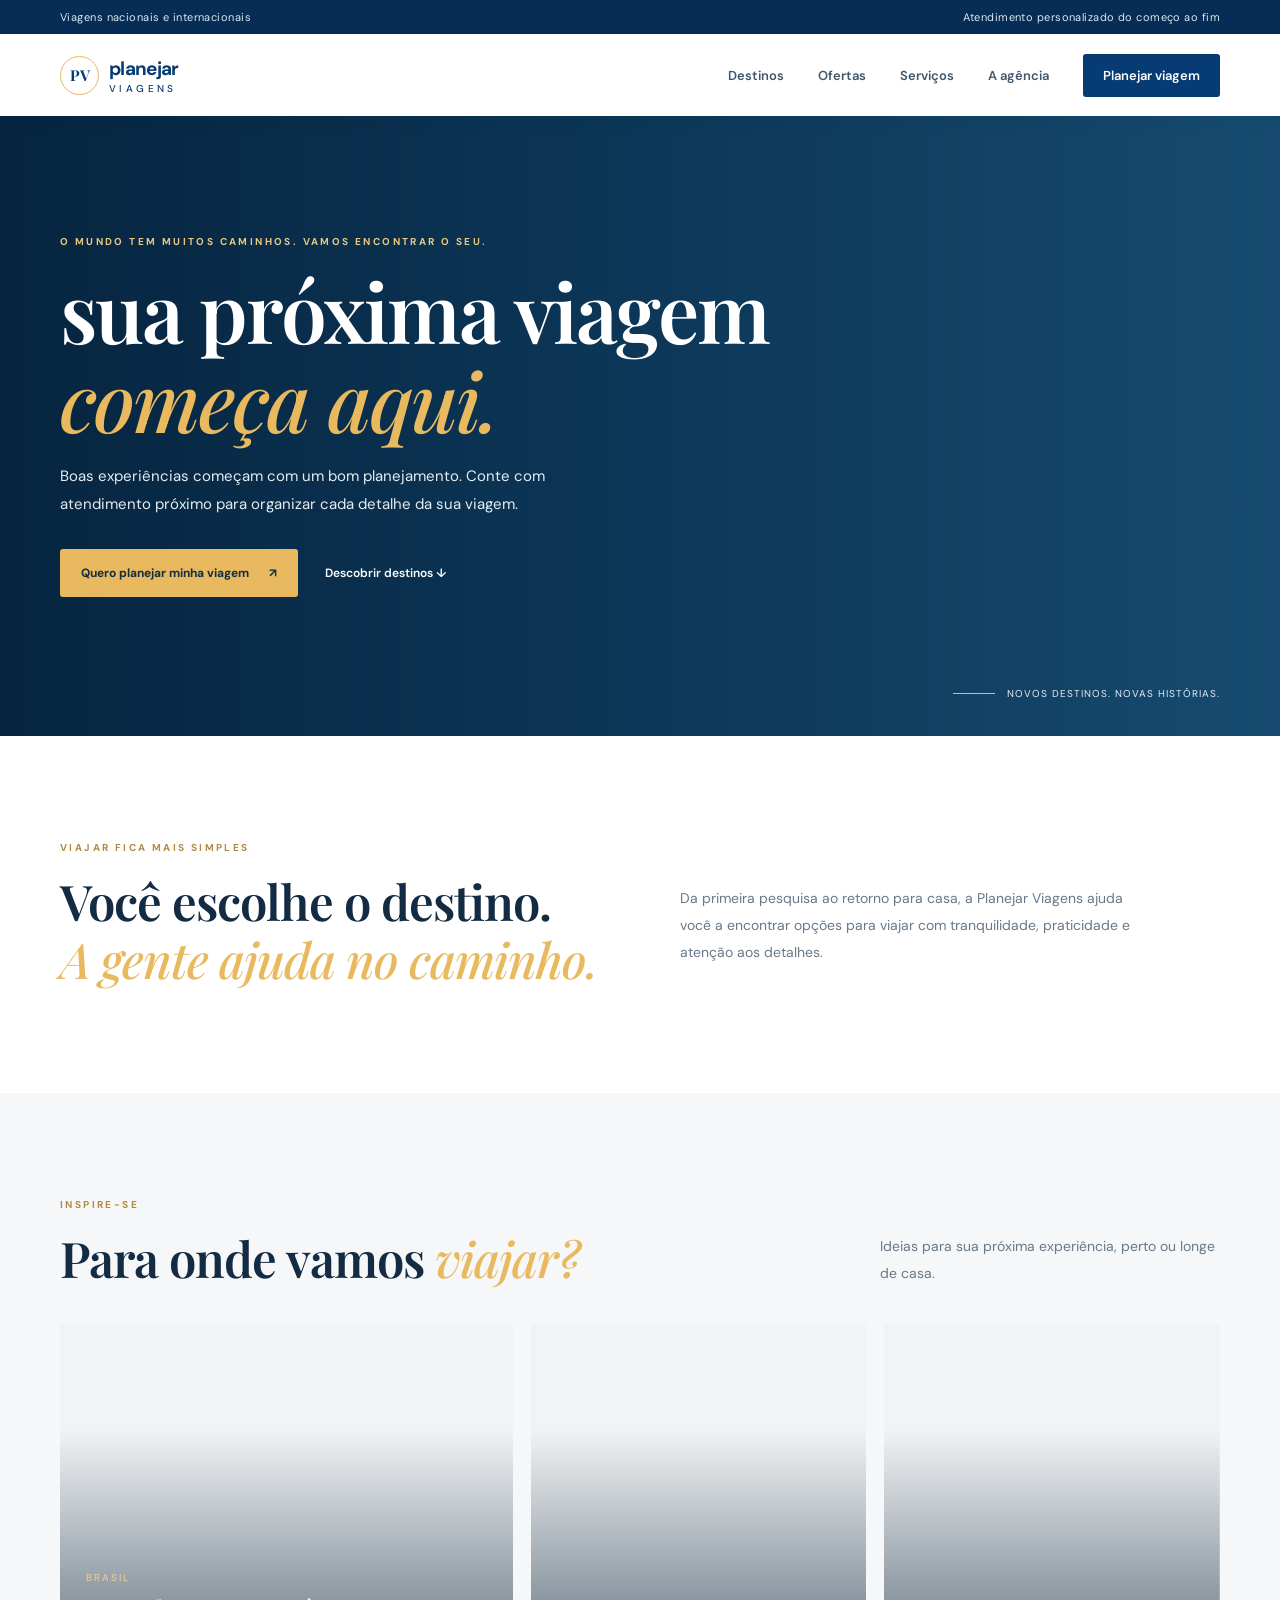
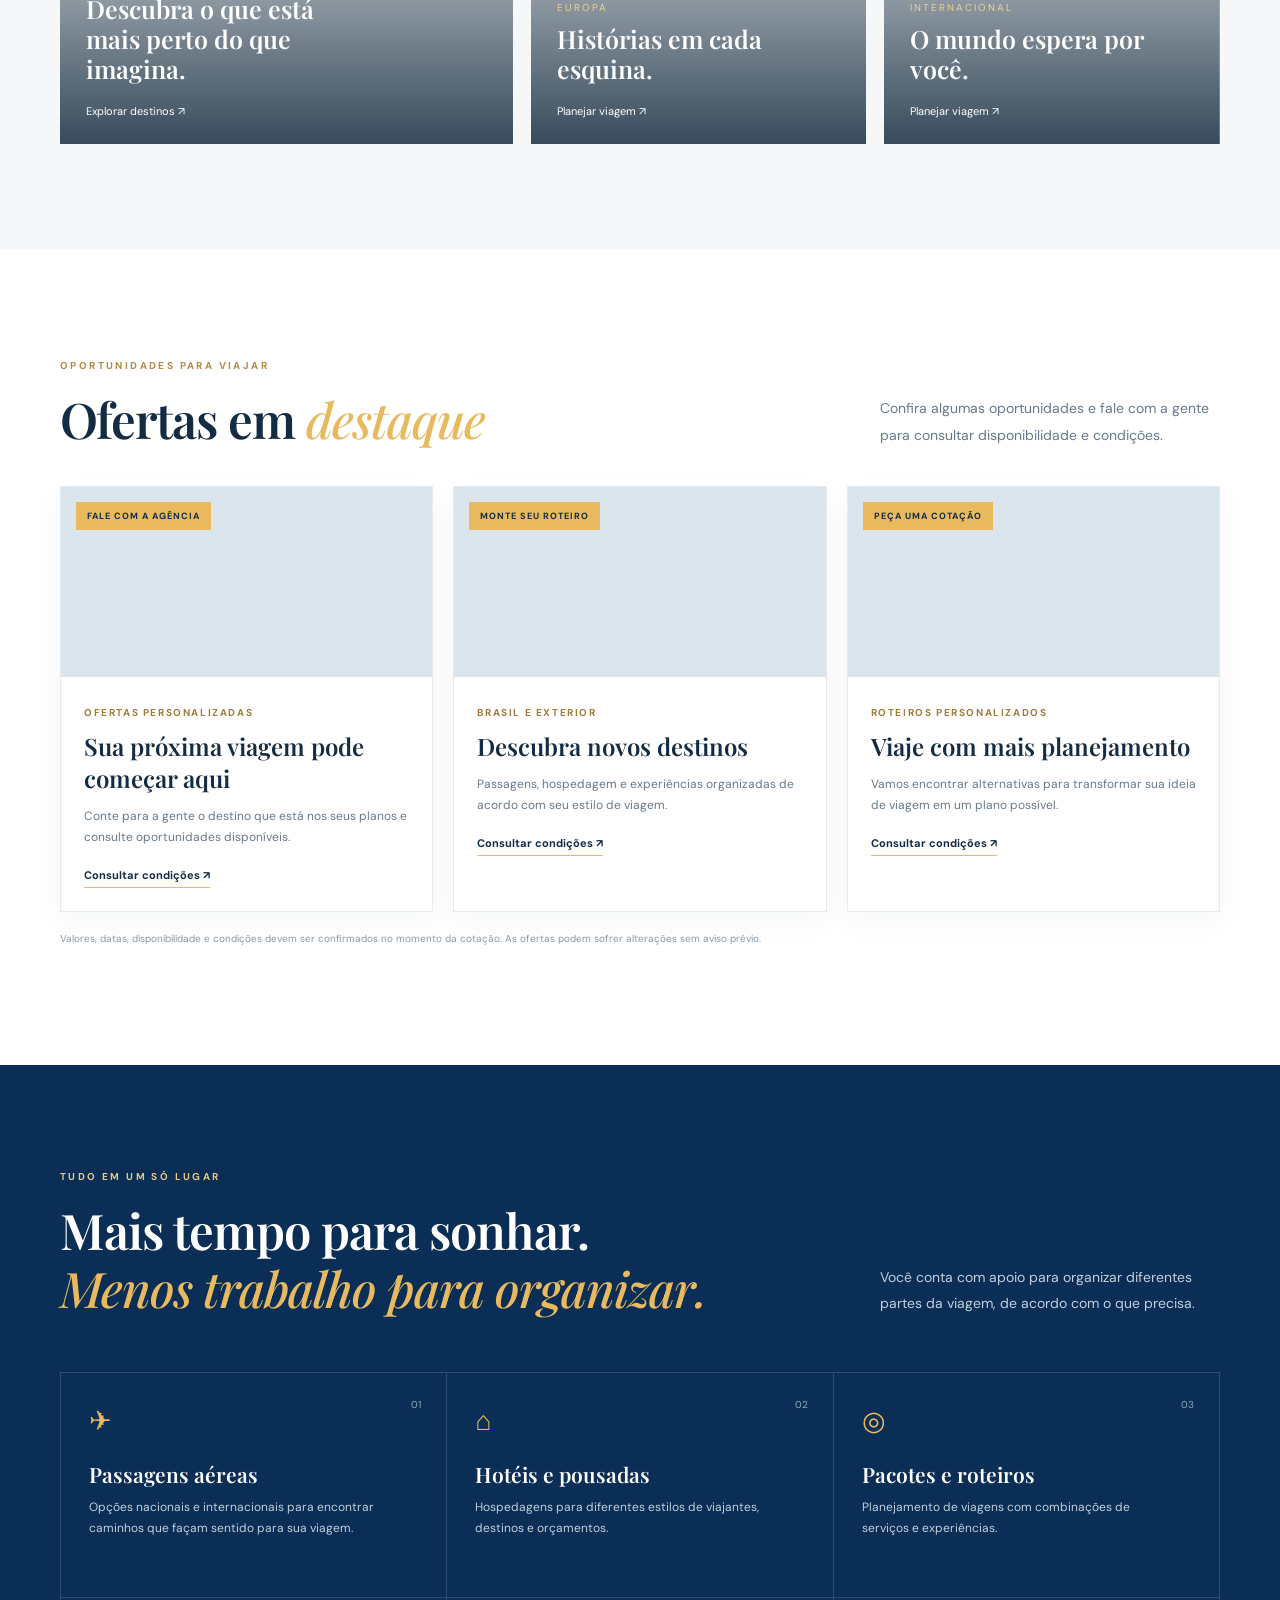
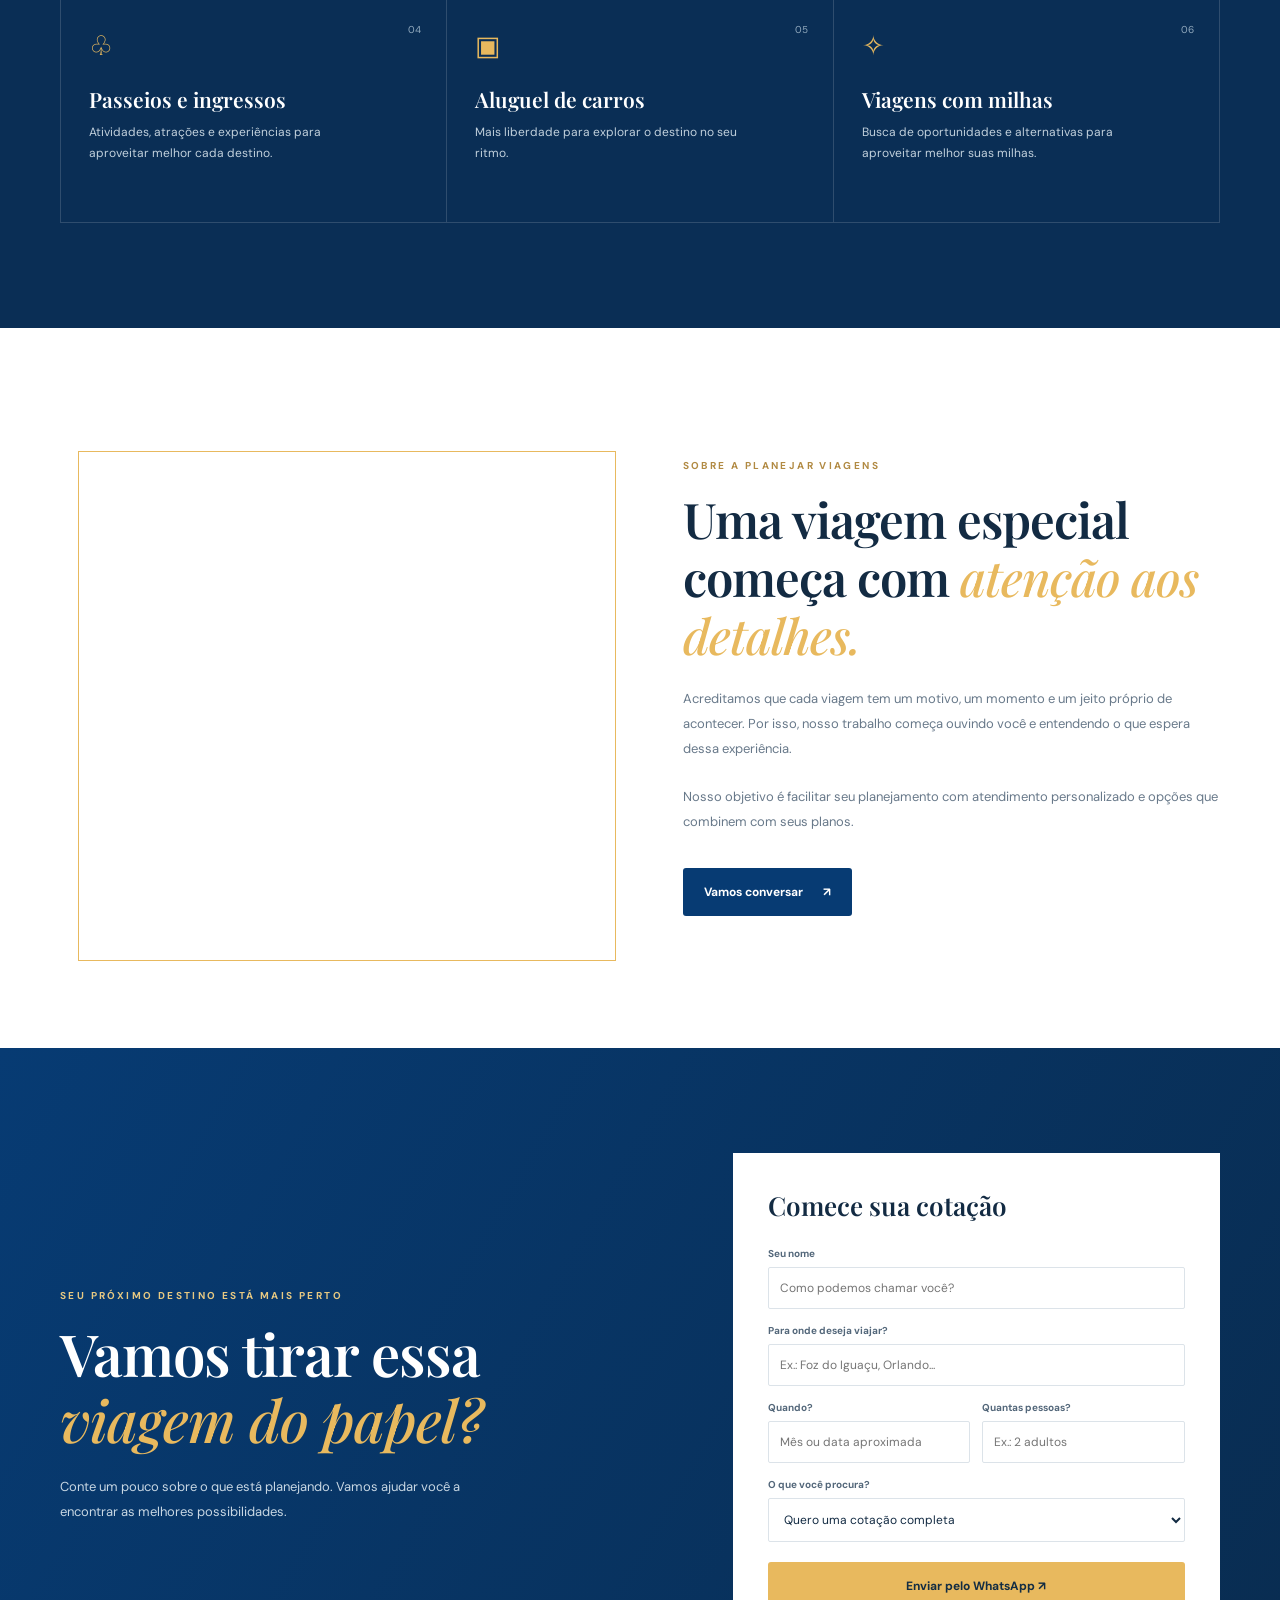
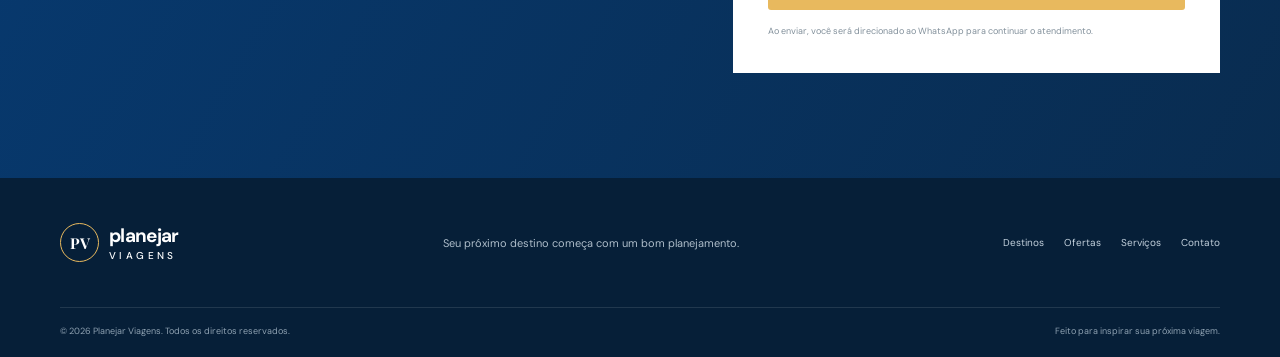
==== index.html @ 3bbad1fb "Primeira versão do site" ====
<!doctype html>
<html lang="pt-BR">
<head>
  <meta charset="utf-8">
  <meta name="viewport" content="width=device-width, initial-scale=1">
  <meta name="theme-color" content="#073b73">
  <meta name="description" content="Planeje sua próxima viagem com atendimento personalizado. Passagens, hospedagens, pacotes, passeios e muito mais.">
  <title>Planejar Viagens | Sua próxima viagem começa aqui</title>
  <link rel="preconnect" href="https://images.unsplash.com">
  <link rel="stylesheet" href="styles.css">
</head>
<body>
  <div class="topline"><div class="wrap topinner"><span>Viagens nacionais e internacionais</span><span>Atendimento personalizado do começo ao fim</span></div></div>
  <header class="header">
    <div class="wrap nav">
      <a class="brand" href="#inicio" aria-label="Planejar Viagens, início"><span class="brand-mark">PV</span><span class="brand-name">planejar<span>viagens</span></span></a>
      <button class="menu-toggle" aria-label="Abrir menu" aria-expanded="false">☰</button>
      <nav class="menu" aria-label="Navegação principal"><a href="#destinos">Destinos</a><a href="#ofertas">Ofertas</a><a href="#servicos">Serviços</a><a href="#sobre">A agência</a><a class="nav-cta" href="#contato">Planejar viagem</a></nav>
    </div>
  </header>
  <main>
    <section class="hero" id="inicio">
      <div class="hero-shade"></div>
      <div class="wrap hero-content">
        <span class="eyebrow light">O mundo tem muitos caminhos. Vamos encontrar o seu.</span>
        <h1> sua próxima viagem<br><em>começa aqui.</em></h1>
        <p>Boas experiências começam com um bom planejamento. Conte com atendimento próximo para organizar cada detalhe da sua viagem.</p>
        <div class="hero-actions"><a class="button button-gold" href="#contato">Quero planejar minha viagem <span>↗</span></a><a class="text-link light-link" href="#destinos">Descobrir destinos ↓</a></div>
      </div>
      <div class="hero-note"><span class="note-line"></span><span>Novos destinos. Novas histórias.</span></div>
    </section>

    <section class="intro section wrap">
      <div><span class="eyebrow">Viajar fica mais simples</span><h2>Você escolhe o destino.<br><em>A gente ajuda no caminho.</em></h2></div>
      <p>Da primeira pesquisa ao retorno para casa, a Planejar Viagens ajuda você a encontrar opções para viajar com tranquilidade, praticidade e atenção aos detalhes.</p>
    </section>

    <section class="destinations section" id="destinos">
      <div class="wrap"><div class="section-heading"><div><span class="eyebrow">Inspire-se</span><h2>Para onde vamos <em>viajar?</em></h2></div><p>Ideias para sua próxima experiência, perto ou longe de casa.</p></div>
        <div class="destination-grid">
          <a class="destination-card dest-large" href="#contato" style="--photo:url('https://images.unsplash.com/photo-1516406742981-2b7d67ec4ae8?auto=format&fit=crop&w=1200&q=85')"><span>Brasil</span><strong>Descubra o que está<br>mais perto do que imagina.</strong><i>Explorar destinos ↗</i></a>
          <a class="destination-card" href="#contato" style="--photo:url('https://images.unsplash.com/photo-1499856871958-5b9627545d1a?auto=format&fit=crop&w=900&q=85')"><span>Europa</span><strong>Histórias em cada esquina.</strong><i>Planejar viagem ↗</i></a>
          <a class="destination-card" href="#contato" style="--photo:url('https://images.unsplash.com/photo-1512453979798-5ea266f8880c?auto=format&fit=crop&w=900&q=85')"><span>Internacional</span><strong>O mundo espera por você.</strong><i>Planejar viagem ↗</i></a>
        </div>
      </div>
    </section>

    <section class="offers section wrap" id="ofertas">
      <div class="section-heading"><div><span class="eyebrow">Oportunidades para viajar</span><h2>Ofertas em <em>destaque</em></h2></div><p>Confira algumas oportunidades e fale com a gente para consultar disponibilidade e condições.</p></div>
      <div class="offer-grid" id="offer-grid" aria-live="polite"></div>
      <p class="fineprint">Valores, datas, disponibilidade e condições devem ser confirmados no momento da cotação. As ofertas podem sofrer alterações sem aviso prévio.</p>
    </section>

    <section class="services section" id="servicos"><div class="wrap"><div class="section-heading light-heading"><div><span class="eyebrow light">Tudo em um só lugar</span><h2>Mais tempo para sonhar.<br><em>Menos trabalho para organizar.</em></h2></div><p>Você conta com apoio para organizar diferentes partes da viagem, de acordo com o que precisa.</p></div>
      <div class="service-grid">
        <article class="service"><span>01</span><div class="service-icon">✈</div><h3>Passagens aéreas</h3><p>Opções nacionais e internacionais para encontrar caminhos que façam sentido para sua viagem.</p></article>
        <article class="service"><span>02</span><div class="service-icon">⌂</div><h3>Hotéis e pousadas</h3><p>Hospedagens para diferentes estilos de viajantes, destinos e orçamentos.</p></article>
        <article class="service"><span>03</span><div class="service-icon">◎</div><h3>Pacotes e roteiros</h3><p>Planejamento de viagens com combinações de serviços e experiências.</p></article>
        <article class="service"><span>04</span><div class="service-icon">♧</div><h3>Passeios e ingressos</h3><p>Atividades, atrações e experiências para aproveitar melhor cada destino.</p></article>
        <article class="service"><span>05</span><div class="service-icon">▣</div><h3>Aluguel de carros</h3><p>Mais liberdade para explorar o destino no seu ritmo.</p></article>
        <article class="service"><span>06</span><div class="service-icon">✧</div><h3>Viagens com milhas</h3><p>Busca de oportunidades e alternativas para aproveitar melhor suas milhas.</p></article>
      </div>
    </div></section>

    <section class="about section wrap" id="sobre"><div class="about-photo"></div><div class="about-copy"><span class="eyebrow">Sobre a Planejar Viagens</span><h2>Uma viagem especial começa com <em>atenção aos detalhes.</em></h2><p>Acreditamos que cada viagem tem um motivo, um momento e um jeito próprio de acontecer. Por isso, nosso trabalho começa ouvindo você e entendendo o que espera dessa experiência.</p><p>Nosso objetivo é facilitar seu planejamento com atendimento personalizado e opções que combinem com seus planos.</p><a class="button button-blue" href="#contato">Vamos conversar <span>↗</span></a></div></section>

    <section class="contact section" id="contato"><div class="wrap contact-inner"><div><span class="eyebrow light">Seu próximo destino está mais perto</span><h2>Vamos tirar essa<br><em>viagem do papel?</em></h2><p>Conte um pouco sobre o que está planejando. Vamos ajudar você a encontrar as melhores possibilidades.</p></div><div class="contact-panel"><h3>Comece sua cotação</h3><form id="quote-form"><label>Seu nome<input name="nome" required placeholder="Como podemos chamar você?"></label><label>Para onde deseja viajar?<input name="destino" required placeholder="Ex.: Foz do Iguaçu, Orlando..."></label><div class="form-row"><label>Quando?<input name="periodo" placeholder="Mês ou data aproximada"></label><label>Quantas pessoas?<input name="pessoas" placeholder="Ex.: 2 adultos"></label></div><label>O que você procura?<select name="tipo"><option>Quero uma cotação completa</option><option>Passagens aéreas</option><option>Hospedagem</option><option>Pacote de viagem</option><option>Passeios e ingressos</option><option>Aluguel de carro</option><option>Viagem com milhas</option></select></label><button class="button button-gold full" type="submit">Enviar pelo WhatsApp ↗</button><small>Ao enviar, você será direcionado ao WhatsApp para continuar o atendimento.</small></form></div></div></section>
  </main>
  <footer class="footer"><div class="wrap footer-main"><a class="brand brand-footer" href="#inicio"><span class="brand-mark">PV</span><span class="brand-name">planejar<span>viagens</span></span></a><p>Seu próximo destino começa com um bom planejamento.</p><div class="footer-links"><a href="#destinos">Destinos</a><a href="#ofertas">Ofertas</a><a href="#servicos">Serviços</a><a href="#contato">Contato</a></div></div><div class="wrap footer-bottom"><span>© <span id="year"></span> Planejar Viagens. Todos os direitos reservados.</span><span>Feito para inspirar sua próxima viagem.</span></div></footer>
  <script src="script.js"></script>
</body></html>
---- styles.css ----
@import url('https://fonts.googleapis.com/css2?family=DM+Sans:wght@400;500;600;700&family=Playfair+Display:ital,wght@0,500;0,600;0,700;1,500;1,600&display=swap');
:root{--navy:#073b73;--blue:#0d5596;--blue2:#0a2e55;--gold:#e8b95e;--ink:#132b43;--muted:#68798a;--cream:#f6f7f8;--white:#fff;--serif:'Playfair Display',Georgia,serif;--sans:'DM Sans',Arial,sans-serif}*{box-sizing:border-box}html{scroll-behavior:smooth}body{margin:0;font-family:var(--sans);color:var(--ink);background:#fff}a{color:inherit;text-decoration:none}.wrap{width:min(1160px,calc(100% - 48px));margin:auto}.topline{background:#062d55;color:#dbe7f2;font-size:11px;letter-spacing:.04em}.topinner{display:flex;justify-content:space-between;padding:10px 0}.header{background:#fff;position:sticky;top:0;z-index:10;box-shadow:0 3px 20px #092d4b0b}.nav{height:82px;display:flex;align-items:center;justify-content:space-between}.brand{display:flex;align-items:center;gap:10px;color:var(--navy)}.brand-mark{width:39px;height:39px;border:1.5px solid var(--gold);display:grid;place-items:center;border-radius:50%;font-family:var(--serif);font-size:15px;font-weight:700}.brand-name{font-size:19px;font-weight:700;letter-spacing:-.7px}.brand-name span{display:block;font-size:10px;font-weight:500;letter-spacing:3.4px;text-transform:uppercase;margin-top:1px}.menu{display:flex;align-items:center;gap:34px;font-size:13px;font-weight:600;color:#40576b}.menu a:hover{color:var(--blue)}.menu .nav-cta{background:var(--navy);color:#fff;padding:13px 20px;border-radius:3px}.menu-toggle{display:none;background:none;border:0;font-size:24px;color:var(--navy)}.hero{min-height:620px;position:relative;display:flex;align-items:center;background:#174d73 url('https://images.unsplash.com/photo-1501785888041-af3ef285b470?auto=format&fit=crop&w=2200&q=90') center 48%/cover no-repeat;color:#fff}.hero-shade{position:absolute;inset:0;background:linear-gradient(90deg,rgba(3,28,53,.83) 0%,rgba(3,35,63,.55) 48%,rgba(3,35,63,.05) 100%)}.hero-content{position:relative;padding:90px 0 110px}.eyebrow{display:block;text-transform:uppercase;letter-spacing:2.4px;font-size:10px;font-weight:700;color:#b18a43;margin-bottom:18px}.eyebrow.light{color:#e7c982}.hero h1{font:600 clamp(48px,7vw,82px)/1.08 var(--serif);letter-spacing:-2px;margin:0 0 20px;max-width:760px}.hero h1 em,.section h2 em{font-weight:500;color:var(--gold)}.hero-content>p{max-width:520px;font-size:15px;line-height:1.85;color:#e5edf3;margin:0 0 30px}.hero-actions{display:flex;align-items:center;gap:27px}.button{display:inline-flex;align-items:center;justify-content:center;gap:20px;padding:16px 21px;border:0;border-radius:3px;font:700 12px var(--sans);cursor:pointer;transition:.2s}.button:hover{transform:translateY(-2px);filter:brightness(1.04)}.button-gold{background:var(--gold);color:#142d43}.button-blue{background:var(--navy);color:#fff}.text-link{font-size:12px;font-weight:600}.light-link{color:#fff}.hero-note{position:absolute;right:max(24px,calc((100% - 1160px)/2));bottom:36px;display:flex;align-items:center;gap:12px;font-size:10px;letter-spacing:1px;color:#e5edf3;text-transform:uppercase}.note-line{height:1px;width:42px;background:var(--gold)}.section{padding:105px 0}.intro{display:grid;grid-template-columns:1fr 1fr;gap:80px;align-items:center}.section h2{font:600 clamp(34px,4vw,49px)/1.18 var(--serif);letter-spacing:-1px;margin:0;color:var(--ink)}.intro>p,.section-heading>p{font-size:14px;line-height:1.9;color:var(--muted);max-width:470px;margin:22px 0 0}.destinations{background:var(--cream)}.section-heading{display:flex;justify-content:space-between;align-items:end;gap:40px;margin-bottom:38px}.section-heading>p{margin:0;max-width:340px}.destination-grid{display:grid;grid-template-columns:1.35fr 1fr 1fr;gap:18px}.destination-card{min-height:330px;position:relative;display:flex;flex-direction:column;justify-content:end;padding:26px;color:#fff;background-image:linear-gradient(0deg,rgba(2,26,47,.78),rgba(2,26,47,.02) 75%),var(--photo);background-size:cover;background-position:center;overflow:hidden;transition:.25s}.destination-card:hover{transform:translateY(-4px)}.destination-card span{font-size:10px;text-transform:uppercase;letter-spacing:2px;color:#f2d28e;margin-bottom:10px}.destination-card strong{font:600 25px/1.2 var(--serif);max-width:290px}.destination-card i{font-style:normal;font-size:11px;margin-top:20px}.dest-large{min-height:420px}.offers{padding-top:110px;padding-bottom:110px}.offer-grid{display:grid;grid-template-columns:repeat(3,1fr);gap:20px}.offer-card{border:1px solid #e7ebef;background:#fff;box-shadow:0 10px 30px #0a31500a}.offer-image{height:190px;background:#dbe5ec center/cover;position:relative}.offer-tag{position:absolute;top:15px;left:15px;background:var(--gold);padding:8px 11px;font-size:9px;text-transform:uppercase;letter-spacing:1px;font-weight:700}.offer-body{padding:23px}.offer-body .location{font-size:10px;color:#a17b39;text-transform:uppercase;letter-spacing:1.6px;font-weight:700}.offer-body h3{font:600 24px var(--serif);margin:9px 0;color:var(--ink)}.offer-body p{font-size:12px;line-height:1.7;color:var(--muted);min-height:42px}.offer-link{display:inline-block;border-bottom:1px solid var(--gold);padding-bottom:5px;font-size:11px;font-weight:700;margin-top:8px}.empty-offer{padding:30px;background:#f6f8fa;color:var(--muted);font-size:13px;line-height:1.7}.fineprint{font-size:10px;color:#8a98a5;margin-top:20px}.services{background:var(--blue2);color:#fff}.light-heading h2{color:#fff}.light-heading>p{color:#c1d0dc}.service-grid{display:grid;grid-template-columns:repeat(3,1fr);gap:0;margin-top:55px;border-top:1px solid #ffffff26;border-left:1px solid #ffffff26}.service{position:relative;padding:30px 28px 32px;border-right:1px solid #ffffff26;border-bottom:1px solid #ffffff26;min-height:225px}.service>span{position:absolute;right:25px;top:25px;color:#91a9bd;font-size:10px}.service-icon{font-size:27px;color:var(--gold);height:42px}.service h3{font:600 21px var(--serif);margin:15px 0 9px}.service p{font-size:12px;line-height:1.8;color:#c1d0dc;margin:0;max-width:290px}.about{display:grid;grid-template-columns:1fr 1fr;gap:85px;align-items:center}.about-photo{min-height:510px;background:url('https://images.unsplash.com/photo-1530789253388-582c481c54b0?auto=format&fit=crop&w=1100&q=85') center/cover;position:relative}.about-photo:after{content:'';position:absolute;inset:18px -18px -18px 18px;border:1px solid var(--gold);z-index:-1}.about-copy p{font-size:13px;line-height:1.95;color:var(--muted);margin:22px 0}.about-copy .button{margin-top:12px}.contact{background:linear-gradient(120deg,#073b73,#092c50);color:#fff}.contact-inner{display:grid;grid-template-columns:1fr .85fr;gap:100px;align-items:center}.contact h2{font:600 clamp(39px,5vw,58px)/1.15 var(--serif);color:#fff;margin:0}.contact h2 em{color:var(--gold)}.contact-inner>div:first-child>p{font-size:13px;line-height:1.9;color:#c8d7e3;max-width:400px;margin-top:22px}.contact-panel{background:#fff;color:var(--ink);padding:35px}.contact-panel h3{font:600 26px var(--serif);margin:0 0 24px}.contact-panel form{display:grid;gap:15px}.contact-panel label{display:grid;gap:7px;font-size:10px;font-weight:700;color:#53677a}.contact-panel input,.contact-panel select{width:100%;padding:12px 11px;border:1px solid #dce3e9;border-radius:2px;font:12px var(--sans);color:var(--ink);background:#fff}.form-row{display:grid;grid-template-columns:1fr 1fr;gap:12px}.full{width:100%;margin-top:5px}.contact-panel small{font-size:9px;color:#82909b;line-height:1.5}.footer{background:#061f38;color:#c2d0dc}.footer-main{padding:45px 0;display:flex;align-items:center;justify-content:space-between;gap:25px}.brand-footer{color:#fff}.footer-main>p{font-size:11px;color:#aebdca}.footer-links{display:flex;gap:20px;font-size:10px}.footer-links a:hover{color:var(--gold)}.footer-bottom{border-top:1px solid #ffffff1c;padding:17px 0 20px;display:flex;justify-content:space-between;font-size:9px;color:#8ea1b1}
@media(max-width:800px){.topinner span:last-child{display:none}.nav{height:70px}.menu-toggle{display:block}.menu{display:none;position:absolute;top:70px;left:0;right:0;background:#fff;padding:22px 24px 28px;box-shadow:0 12px 20px #092d4b16;flex-direction:column;align-items:stretch;gap:20px}.menu.open{display:flex}.menu .nav-cta{text-align:center}.hero{min-height:590px;background-position:58% center}.hero-content{padding:85px 0}.hero h1{font-size:57px}.intro,.about,.contact-inner{grid-template-columns:1fr;gap:35px}.section{padding:75px 0}.intro{gap:10px}.section-heading{align-items:start;flex-direction:column;gap:15px}.destination-grid{grid-template-columns:1fr 1fr}.dest-large{grid-column:span 2;min-height:340px}.destination-card{min-height:290px}.offer-grid{grid-template-columns:1fr 1fr}.service-grid{grid-template-columns:1fr 1fr}.about-photo{min-height:380px;margin-right:15px}.contact-inner{gap:35px}.contact-panel{max-width:600px}.footer-main{flex-wrap:wrap}.footer-main>p{width:100%;order:3}.footer-links{flex-wrap:wrap}}
@media(max-width:520px){.wrap{width:min(100% - 36px,1160px)}.topline{font-size:9px}.hero{min-height:560px}.hero h1{font-size:48px;letter-spacing:-1px}.hero-content>p{font-size:13px}.hero-actions{align-items:flex-start;flex-direction:column;gap:19px}.hero-note{font-size:8px}.section h2{font-size:36px}.destination-grid,.offer-grid,.service-grid{grid-template-columns:1fr}.dest-large{grid-column:auto}.destination-card,.dest-large{min-height:300px}.service{min-height:190px}.about-photo{min-height:310px}.contact-panel{padding:25px 20px}.form-row{grid-template-columns:1fr}.footer-bottom{gap:10px;flex-direction:column}.footer-links{gap:14px}}
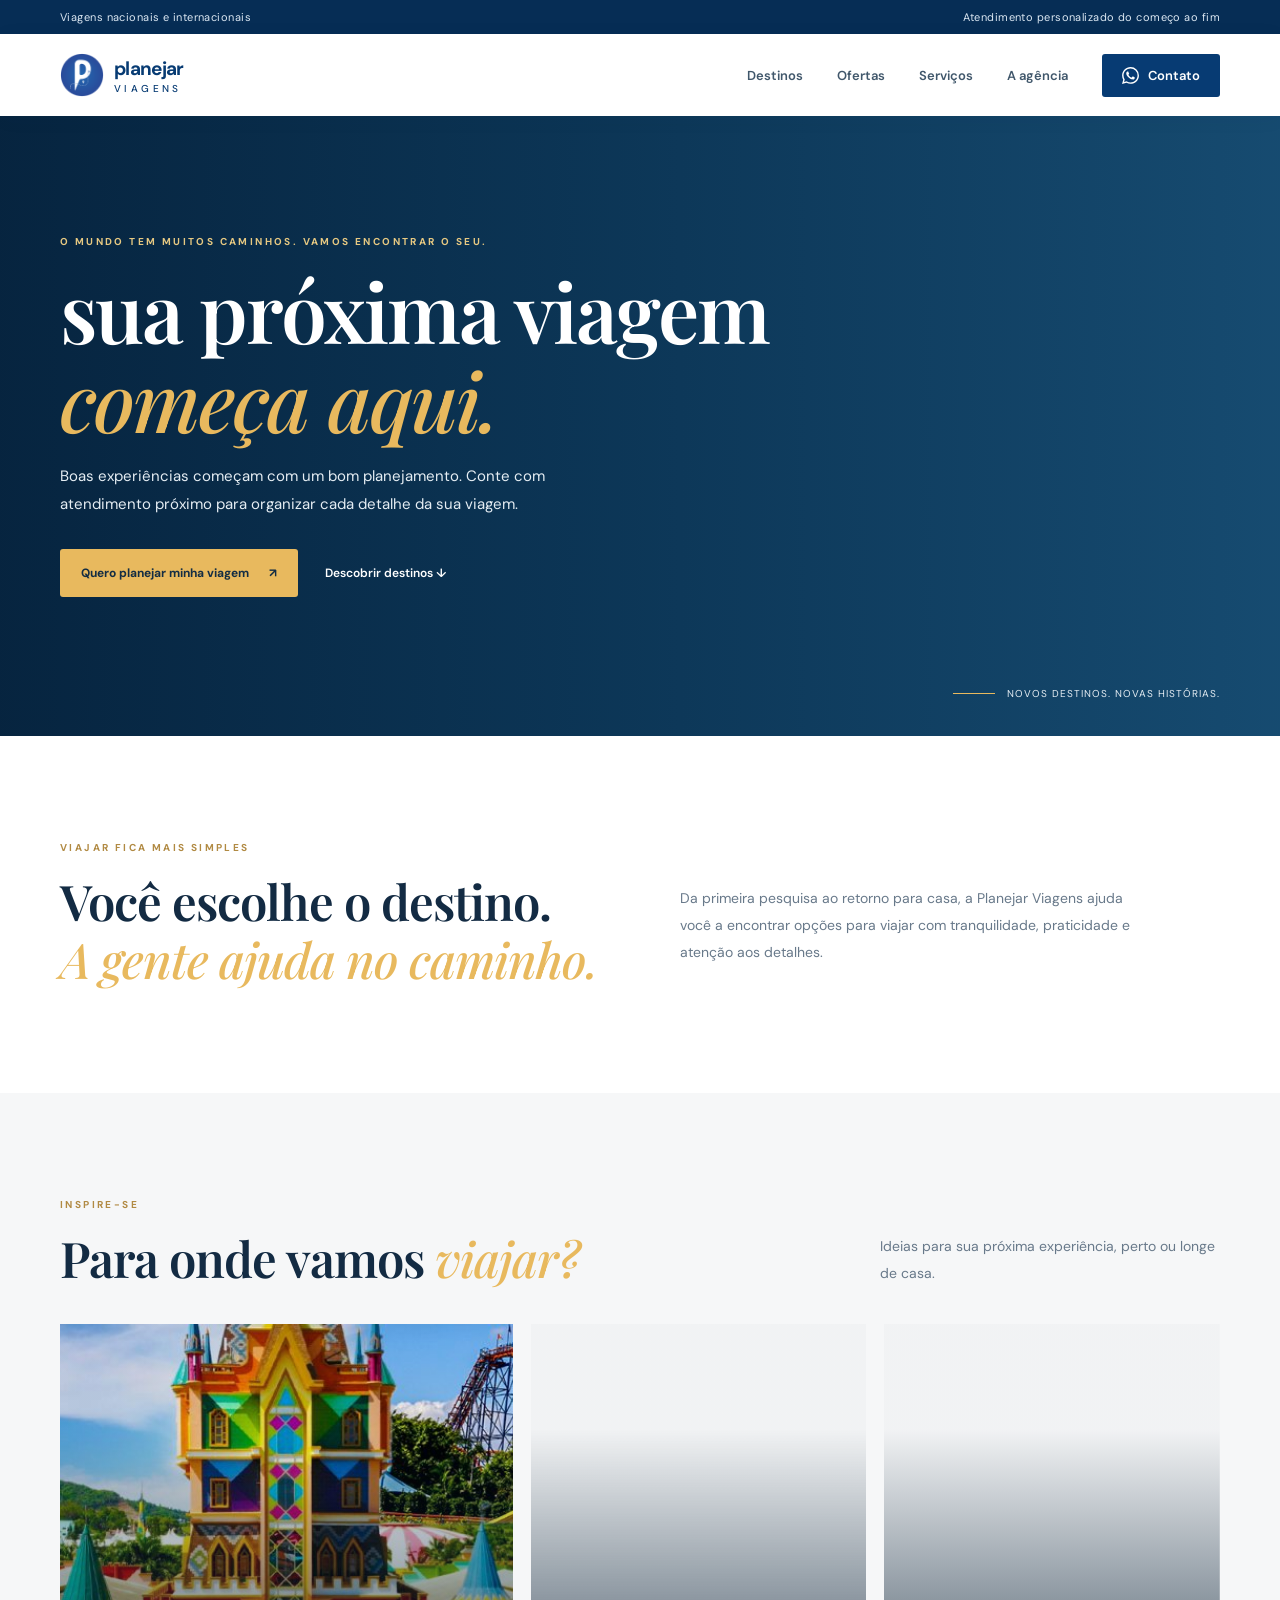
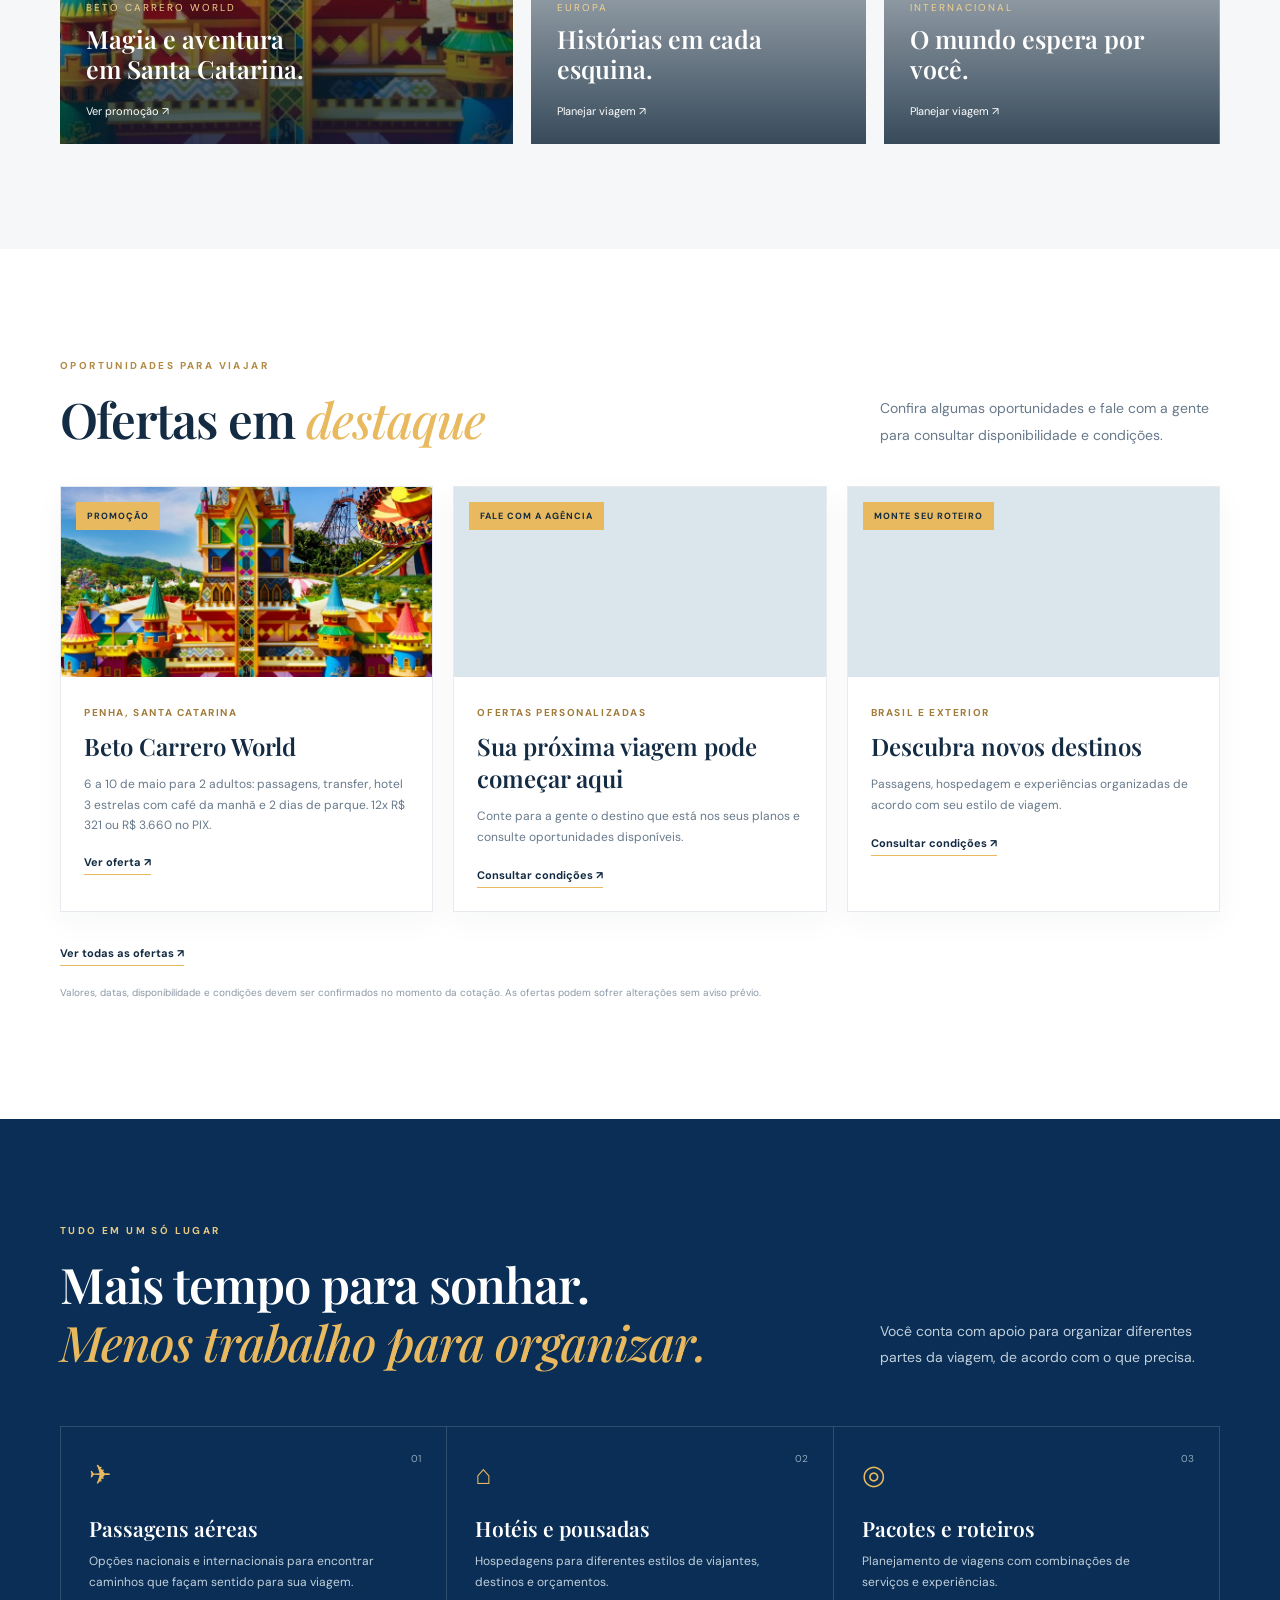
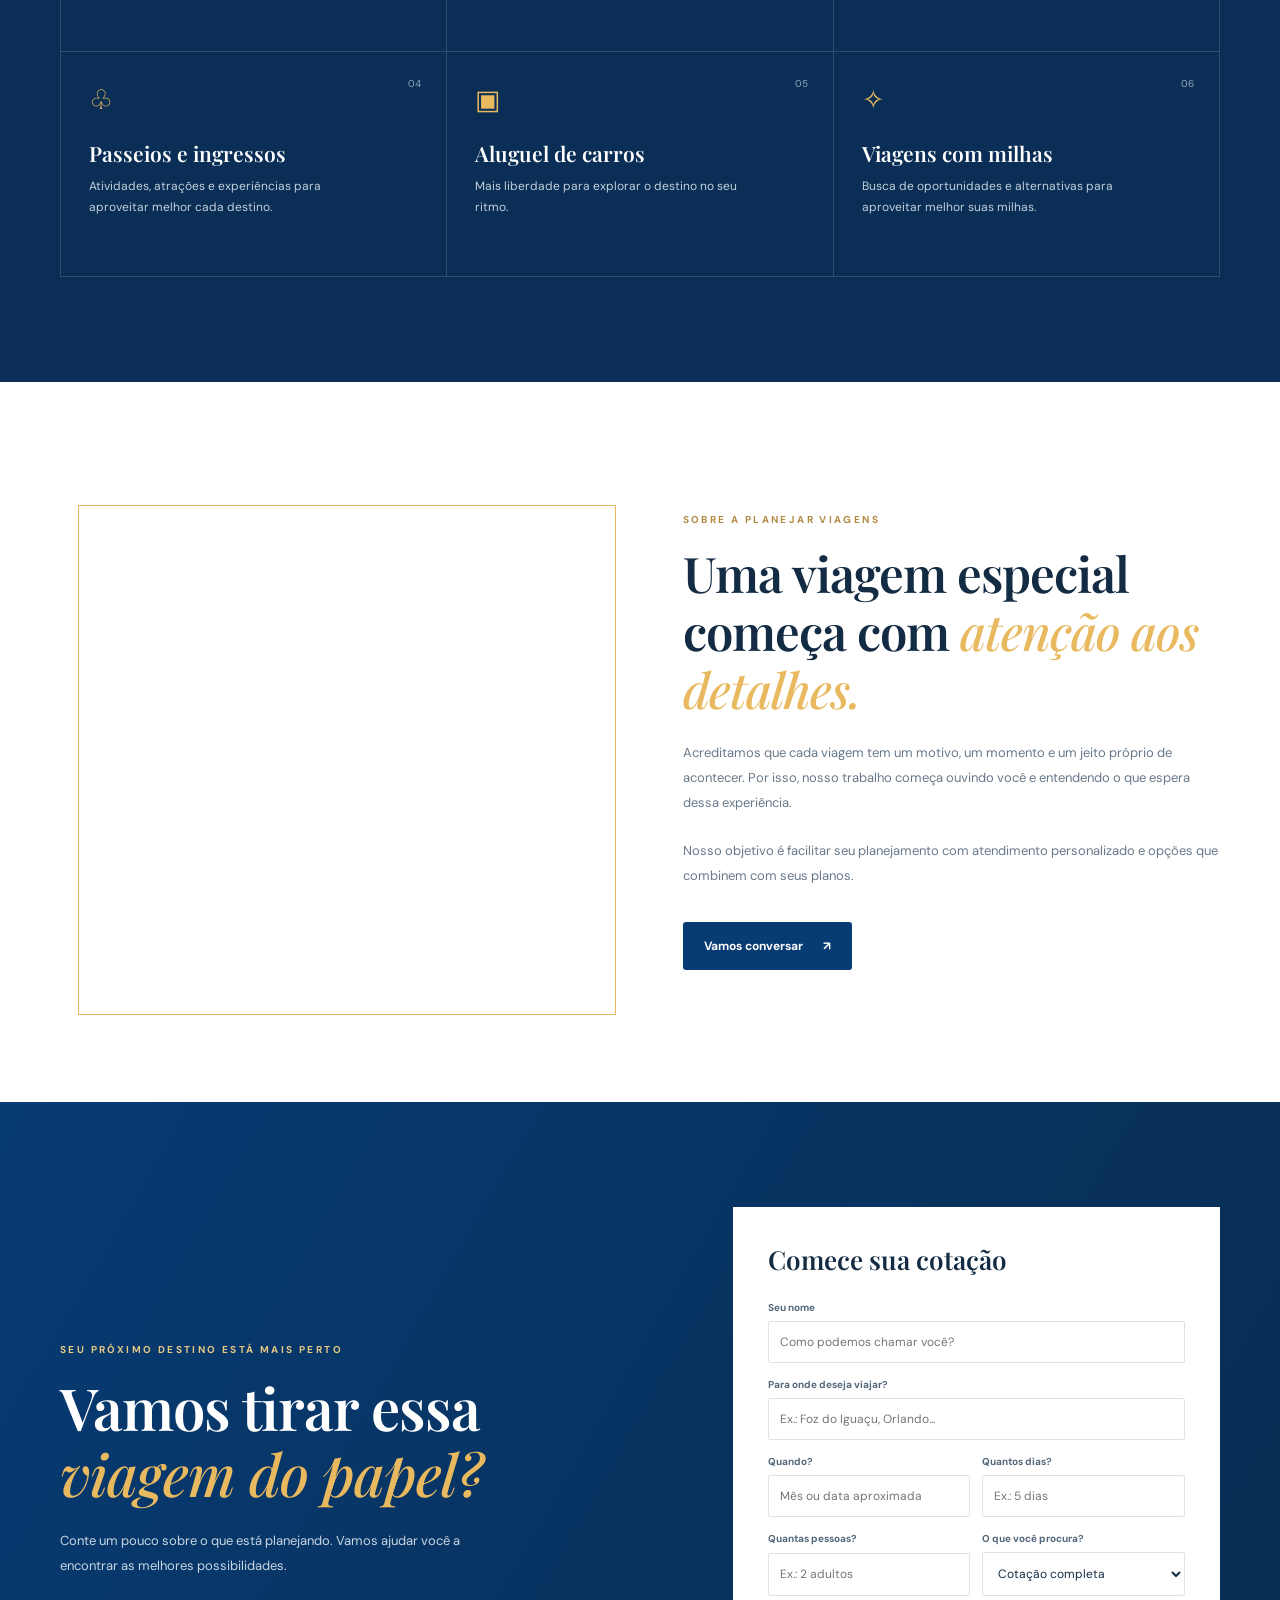
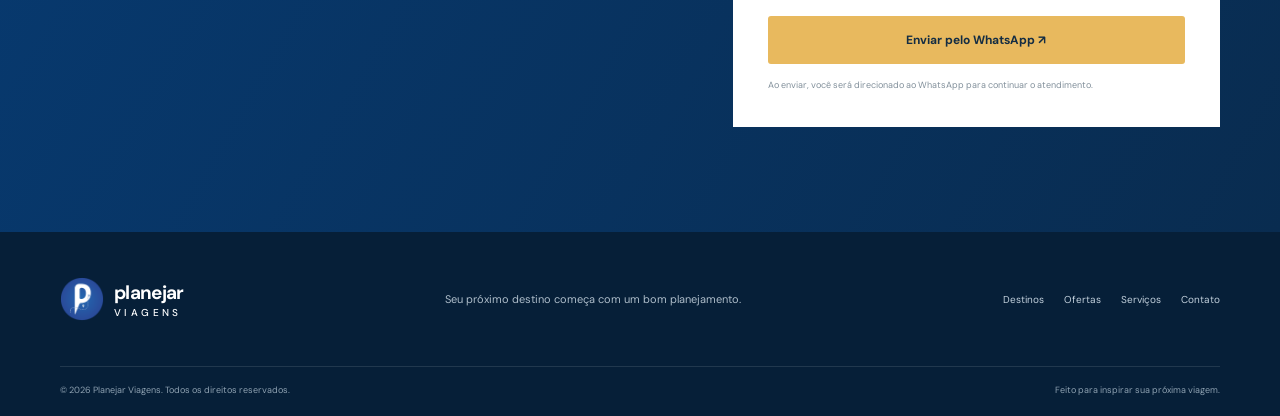
==== commit f94a939f: "Add files via upload" ====
--- a/index.html
+++ b/index.html
@@ -7,15 +7,16 @@
   <meta name="description" content="Planeje sua próxima viagem com atendimento personalizado. Passagens, hospedagens, pacotes, passeios e muito mais.">
   <title>Planejar Viagens | Sua próxima viagem começa aqui</title>
   <link rel="preconnect" href="https://images.unsplash.com">
+  <link rel="icon" type="image/png" href="assets/logo.png">
   <link rel="stylesheet" href="styles.css">
 </head>
 <body>
   <div class="topline"><div class="wrap topinner"><span>Viagens nacionais e internacionais</span><span>Atendimento personalizado do começo ao fim</span></div></div>
   <header class="header">
     <div class="wrap nav">
-      <a class="brand" href="#inicio" aria-label="Planejar Viagens, início"><span class="brand-mark">PV</span><span class="brand-name">planejar<span>viagens</span></span></a>
+      <a class="brand" href="#inicio" aria-label="Planejar Viagens, início"><img class="brand-logo" src="assets/logo.png" alt="" width="44" height="44"><span class="brand-name">planejar<span>viagens</span></span></a>
       <button class="menu-toggle" aria-label="Abrir menu" aria-expanded="false">☰</button>
-      <nav class="menu" aria-label="Navegação principal"><a href="#destinos">Destinos</a><a href="#ofertas">Ofertas</a><a href="#servicos">Serviços</a><a href="#sobre">A agência</a><a class="nav-cta" href="#contato">Planejar viagem</a></nav>
+      <nav class="menu" aria-label="Navegação principal"><a href="#destinos">Destinos</a><a href="#ofertas">Ofertas</a><a href="#servicos">Serviços</a><a href="#sobre">A agência</a><a class="nav-cta" href="https://wa.me/5527920016377" data-whatsapp="Olá! Vim pelo site da Planejar Viagens e gostaria de mais informações."><svg class="wa-icon" viewBox="0 0 24 24" width="17" height="17" aria-hidden="true" fill="currentColor"><path d="M17.472 14.382c-.297-.149-1.758-.867-2.03-.967-.273-.099-.471-.148-.67.15-.197.297-.767.966-.94 1.164-.173.199-.347.223-.644.075-.297-.15-1.255-.463-2.39-1.475-.883-.788-1.48-1.761-1.653-2.059-.173-.297-.018-.458.13-.606.134-.133.298-.347.446-.52.149-.174.198-.298.298-.497.099-.198.05-.371-.025-.52-.075-.149-.669-1.612-.916-2.207-.242-.579-.487-.5-.669-.51-.173-.008-.371-.01-.57-.01-.198 0-.52.074-.792.372-.272.297-1.04 1.016-1.04 2.479 0 1.462 1.065 2.875 1.213 3.074.149.198 2.096 3.2 5.077 4.487.709.306 1.262.489 1.694.625.712.227 1.36.195 1.871.118.571-.085 1.758-.719 2.006-1.413.248-.694.248-1.289.173-1.413-.074-.124-.272-.198-.57-.347m-5.421 7.403h-.004a9.87 9.87 0 01-5.031-1.378l-.361-.214-3.741.982.998-3.648-.235-.374a9.86 9.86 0 01-1.51-5.26c.001-5.45 4.436-9.884 9.888-9.884 2.64 0 5.122 1.03 6.988 2.898a9.825 9.825 0 012.893 6.994c-.003 5.45-4.437 9.884-9.885 9.884m8.413-18.297A11.815 11.815 0 0012.05 0C5.495 0 .16 5.335.157 11.892c0 2.096.547 4.142 1.588 5.945L.057 24l6.305-1.654a11.882 11.882 0 005.683 1.448h.005c6.554 0 11.89-5.335 11.893-11.893a11.821 11.821 0 00-3.48-8.413Z"/></svg>Contato</a></nav>
     </div>
   </header>
   <main>
@@ -38,7 +39,7 @@
     <section class="destinations section" id="destinos">
       <div class="wrap"><div class="section-heading"><div><span class="eyebrow">Inspire-se</span><h2>Para onde vamos <em>viajar?</em></h2></div><p>Ideias para sua próxima experiência, perto ou longe de casa.</p></div>
         <div class="destination-grid">
-          <a class="destination-card dest-large" href="#contato" style="--photo:url('https://images.unsplash.com/photo-1516406742981-2b7d67ec4ae8?auto=format&fit=crop&w=1200&q=85')"><span>Brasil</span><strong>Descubra o que está<br>mais perto do que imagina.</strong><i>Explorar destinos ↗</i></a>
+          <a class="destination-card dest-large" href="destinos/beto-carrero.html" style="--photo:url('assets/beto-carrero-castelo.jpg')"><span>Beto Carrero World</span><strong>Magia e aventura<br>em Santa Catarina.</strong><i>Ver promoção ↗</i></a>
           <a class="destination-card" href="#contato" style="--photo:url('https://images.unsplash.com/photo-1499856871958-5b9627545d1a?auto=format&fit=crop&w=900&q=85')"><span>Europa</span><strong>Histórias em cada esquina.</strong><i>Planejar viagem ↗</i></a>
           <a class="destination-card" href="#contato" style="--photo:url('https://images.unsplash.com/photo-1512453979798-5ea266f8880c?auto=format&fit=crop&w=900&q=85')"><span>Internacional</span><strong>O mundo espera por você.</strong><i>Planejar viagem ↗</i></a>
         </div>
@@ -47,7 +48,8 @@
 
     <section class="offers section wrap" id="ofertas">
       <div class="section-heading"><div><span class="eyebrow">Oportunidades para viajar</span><h2>Ofertas em <em>destaque</em></h2></div><p>Confira algumas oportunidades e fale com a gente para consultar disponibilidade e condições.</p></div>
-      <div class="offer-grid" id="offer-grid" aria-live="polite"></div>
+      <div class="offer-grid" id="offer-grid" data-limit="3" aria-live="polite"></div>
+      <p class="all-offers"><a class="offer-link" href="ofertas.html">Ver todas as ofertas ↗</a></p>
       <p class="fineprint">Valores, datas, disponibilidade e condições devem ser confirmados no momento da cotação. As ofertas podem sofrer alterações sem aviso prévio.</p>
     </section>
 
@@ -64,8 +66,8 @@
 
     <section class="about section wrap" id="sobre"><div class="about-photo"></div><div class="about-copy"><span class="eyebrow">Sobre a Planejar Viagens</span><h2>Uma viagem especial começa com <em>atenção aos detalhes.</em></h2><p>Acreditamos que cada viagem tem um motivo, um momento e um jeito próprio de acontecer. Por isso, nosso trabalho começa ouvindo você e entendendo o que espera dessa experiência.</p><p>Nosso objetivo é facilitar seu planejamento com atendimento personalizado e opções que combinem com seus planos.</p><a class="button button-blue" href="#contato">Vamos conversar <span>↗</span></a></div></section>
 
-    <section class="contact section" id="contato"><div class="wrap contact-inner"><div><span class="eyebrow light">Seu próximo destino está mais perto</span><h2>Vamos tirar essa<br><em>viagem do papel?</em></h2><p>Conte um pouco sobre o que está planejando. Vamos ajudar você a encontrar as melhores possibilidades.</p></div><div class="contact-panel"><h3>Comece sua cotação</h3><form id="quote-form"><label>Seu nome<input name="nome" required placeholder="Como podemos chamar você?"></label><label>Para onde deseja viajar?<input name="destino" required placeholder="Ex.: Foz do Iguaçu, Orlando..."></label><div class="form-row"><label>Quando?<input name="periodo" placeholder="Mês ou data aproximada"></label><label>Quantas pessoas?<input name="pessoas" placeholder="Ex.: 2 adultos"></label></div><label>O que você procura?<select name="tipo"><option>Quero uma cotação completa</option><option>Passagens aéreas</option><option>Hospedagem</option><option>Pacote de viagem</option><option>Passeios e ingressos</option><option>Aluguel de carro</option><option>Viagem com milhas</option></select></label><button class="button button-gold full" type="submit">Enviar pelo WhatsApp ↗</button><small>Ao enviar, você será direcionado ao WhatsApp para continuar o atendimento.</small></form></div></div></section>
+    <section class="contact section" id="contato"><div class="wrap contact-inner"><div><span class="eyebrow light">Seu próximo destino está mais perto</span><h2>Vamos tirar essa<br><em>viagem do papel?</em></h2><p>Conte um pouco sobre o que está planejando. Vamos ajudar você a encontrar as melhores possibilidades.</p></div><div class="contact-panel"><h3>Comece sua cotação</h3><form id="quote-form"><label>Seu nome<input name="nome" required placeholder="Como podemos chamar você?"></label><label>Para onde deseja viajar?<input name="destino" required placeholder="Ex.: Foz do Iguaçu, Orlando..."></label><div class="form-row"><label>Quando?<input name="periodo" placeholder="Mês ou data aproximada"></label><label>Quantos dias?<input name="dias" placeholder="Ex.: 5 dias"></label></div><div class="form-row"><label>Quantas pessoas?<input name="pessoas" placeholder="Ex.: 2 adultos"></label><label>O que você procura?<select name="tipo"><option>Cotação completa</option><option>Passagens aéreas</option><option>Hospedagem</option><option>Pacote de viagem</option><option>Passeios e ingressos</option><option>Aluguel de carro</option><option>Viagem com milhas</option></select></label></div><button class="button button-gold full" type="submit">Enviar pelo WhatsApp ↗</button><small>Ao enviar, você será direcionado ao WhatsApp para continuar o atendimento.</small></form></div></div></section>
   </main>
-  <footer class="footer"><div class="wrap footer-main"><a class="brand brand-footer" href="#inicio"><span class="brand-mark">PV</span><span class="brand-name">planejar<span>viagens</span></span></a><p>Seu próximo destino começa com um bom planejamento.</p><div class="footer-links"><a href="#destinos">Destinos</a><a href="#ofertas">Ofertas</a><a href="#servicos">Serviços</a><a href="#contato">Contato</a></div></div><div class="wrap footer-bottom"><span>© <span id="year"></span> Planejar Viagens. Todos os direitos reservados.</span><span>Feito para inspirar sua próxima viagem.</span></div></footer>
+  <footer class="footer"><div class="wrap footer-main"><a class="brand brand-footer" href="#inicio"><img class="brand-logo" src="assets/logo.png" alt="" width="44" height="44"><span class="brand-name">planejar<span>viagens</span></span></a><p>Seu próximo destino começa com um bom planejamento.</p><div class="footer-links"><a href="#destinos">Destinos</a><a href="#ofertas">Ofertas</a><a href="#servicos">Serviços</a><a href="#contato">Contato</a></div></div><div class="wrap footer-bottom"><span>© <span id="year"></span> Planejar Viagens. Todos os direitos reservados.</span><span>Feito para inspirar sua próxima viagem.</span></div></footer>
   <script src="script.js"></script>
 </body></html>
--- a/styles.css
+++ b/styles.css
@@ -2,3 +2,6 @@
 :root{--navy:#073b73;--blue:#0d5596;--blue2:#0a2e55;--gold:#e8b95e;--ink:#132b43;--muted:#68798a;--cream:#f6f7f8;--white:#fff;--serif:'Playfair Display',Georgia,serif;--sans:'DM Sans',Arial,sans-serif}*{box-sizing:border-box}html{scroll-behavior:smooth}body{margin:0;font-family:var(--sans);color:var(--ink);background:#fff}a{color:inherit;text-decoration:none}.wrap{width:min(1160px,calc(100% - 48px));margin:auto}.topline{background:#062d55;color:#dbe7f2;font-size:11px;letter-spacing:.04em}.topinner{display:flex;justify-content:space-between;padding:10px 0}.header{background:#fff;position:sticky;top:0;z-index:10;box-shadow:0 3px 20px #092d4b0b}.nav{height:82px;display:flex;align-items:center;justify-content:space-between}.brand{display:flex;align-items:center;gap:10px;color:var(--navy)}.brand-mark{width:39px;height:39px;border:1.5px solid var(--gold);display:grid;place-items:center;border-radius:50%;font-family:var(--serif);font-size:15px;font-weight:700}.brand-name{font-size:19px;font-weight:700;letter-spacing:-.7px}.brand-name span{display:block;font-size:10px;font-weight:500;letter-spacing:3.4px;text-transform:uppercase;margin-top:1px}.menu{display:flex;align-items:center;gap:34px;font-size:13px;font-weight:600;color:#40576b}.menu a:hover{color:var(--blue)}.menu .nav-cta{background:var(--navy);color:#fff;padding:13px 20px;border-radius:3px}.menu-toggle{display:none;background:none;border:0;font-size:24px;color:var(--navy)}.hero{min-height:620px;position:relative;display:flex;align-items:center;background:#174d73 url('https://images.unsplash.com/photo-1501785888041-af3ef285b470?auto=format&fit=crop&w=2200&q=90') center 48%/cover no-repeat;color:#fff}.hero-shade{position:absolute;inset:0;background:linear-gradient(90deg,rgba(3,28,53,.83) 0%,rgba(3,35,63,.55) 48%,rgba(3,35,63,.05) 100%)}.hero-content{position:relative;padding:90px 0 110px}.eyebrow{display:block;text-transform:uppercase;letter-spacing:2.4px;font-size:10px;font-weight:700;color:#b18a43;margin-bottom:18px}.eyebrow.light{color:#e7c982}.hero h1{font:600 clamp(48px,7vw,82px)/1.08 var(--serif);letter-spacing:-2px;margin:0 0 20px;max-width:760px}.hero h1 em,.section h2 em{font-weight:500;color:var(--gold)}.hero-content>p{max-width:520px;font-size:15px;line-height:1.85;color:#e5edf3;margin:0 0 30px}.hero-actions{display:flex;align-items:center;gap:27px}.button{display:inline-flex;align-items:center;justify-content:center;gap:20px;padding:16px 21px;border:0;border-radius:3px;font:700 12px var(--sans);cursor:pointer;transition:.2s}.button:hover{transform:translateY(-2px);filter:brightness(1.04)}.button-gold{background:var(--gold);color:#142d43}.button-blue{background:var(--navy);color:#fff}.text-link{font-size:12px;font-weight:600}.light-link{color:#fff}.hero-note{position:absolute;right:max(24px,calc((100% - 1160px)/2));bottom:36px;display:flex;align-items:center;gap:12px;font-size:10px;letter-spacing:1px;color:#e5edf3;text-transform:uppercase}.note-line{height:1px;width:42px;background:var(--gold)}.section{padding:105px 0}.intro{display:grid;grid-template-columns:1fr 1fr;gap:80px;align-items:center}.section h2{font:600 clamp(34px,4vw,49px)/1.18 var(--serif);letter-spacing:-1px;margin:0;color:var(--ink)}.intro>p,.section-heading>p{font-size:14px;line-height:1.9;color:var(--muted);max-width:470px;margin:22px 0 0}.destinations{background:var(--cream)}.section-heading{display:flex;justify-content:space-between;align-items:end;gap:40px;margin-bottom:38px}.section-heading>p{margin:0;max-width:340px}.destination-grid{display:grid;grid-template-columns:1.35fr 1fr 1fr;gap:18px}.destination-card{min-height:330px;position:relative;display:flex;flex-direction:column;justify-content:end;padding:26px;color:#fff;background-image:linear-gradient(0deg,rgba(2,26,47,.78),rgba(2,26,47,.02) 75%),var(--photo);background-size:cover;background-position:center;overflow:hidden;transition:.25s}.destination-card:hover{transform:translateY(-4px)}.destination-card span{font-size:10px;text-transform:uppercase;letter-spacing:2px;color:#f2d28e;margin-bottom:10px}.destination-card strong{font:600 25px/1.2 var(--serif);max-width:290px}.destination-card i{font-style:normal;font-size:11px;margin-top:20px}.dest-large{min-height:420px}.offers{padding-top:110px;padding-bottom:110px}.offer-grid{display:grid;grid-template-columns:repeat(3,1fr);gap:20px}.offer-card{border:1px solid #e7ebef;background:#fff;box-shadow:0 10px 30px #0a31500a}.offer-image{height:190px;background:#dbe5ec center/cover;position:relative}.offer-tag{position:absolute;top:15px;left:15px;background:var(--gold);padding:8px 11px;font-size:9px;text-transform:uppercase;letter-spacing:1px;font-weight:700}.offer-body{padding:23px}.offer-body .location{font-size:10px;color:#a17b39;text-transform:uppercase;letter-spacing:1.6px;font-weight:700}.offer-body h3{font:600 24px var(--serif);margin:9px 0;color:var(--ink)}.offer-body p{font-size:12px;line-height:1.7;color:var(--muted);min-height:42px}.offer-link{display:inline-block;border-bottom:1px solid var(--gold);padding-bottom:5px;font-size:11px;font-weight:700;margin-top:8px}.empty-offer{padding:30px;background:#f6f8fa;color:var(--muted);font-size:13px;line-height:1.7}.fineprint{font-size:10px;color:#8a98a5;margin-top:20px}.services{background:var(--blue2);color:#fff}.light-heading h2{color:#fff}.light-heading>p{color:#c1d0dc}.service-grid{display:grid;grid-template-columns:repeat(3,1fr);gap:0;margin-top:55px;border-top:1px solid #ffffff26;border-left:1px solid #ffffff26}.service{position:relative;padding:30px 28px 32px;border-right:1px solid #ffffff26;border-bottom:1px solid #ffffff26;min-height:225px}.service>span{position:absolute;right:25px;top:25px;color:#91a9bd;font-size:10px}.service-icon{font-size:27px;color:var(--gold);height:42px}.service h3{font:600 21px var(--serif);margin:15px 0 9px}.service p{font-size:12px;line-height:1.8;color:#c1d0dc;margin:0;max-width:290px}.about{display:grid;grid-template-columns:1fr 1fr;gap:85px;align-items:center}.about-photo{min-height:510px;background:url('https://images.unsplash.com/photo-1530789253388-582c481c54b0?auto=format&fit=crop&w=1100&q=85') center/cover;position:relative}.about-photo:after{content:'';position:absolute;inset:18px -18px -18px 18px;border:1px solid var(--gold);z-index:-1}.about-copy p{font-size:13px;line-height:1.95;color:var(--muted);margin:22px 0}.about-copy .button{margin-top:12px}.contact{background:linear-gradient(120deg,#073b73,#092c50);color:#fff}.contact-inner{display:grid;grid-template-columns:1fr .85fr;gap:100px;align-items:center}.contact h2{font:600 clamp(39px,5vw,58px)/1.15 var(--serif);color:#fff;margin:0}.contact h2 em{color:var(--gold)}.contact-inner>div:first-child>p{font-size:13px;line-height:1.9;color:#c8d7e3;max-width:400px;margin-top:22px}.contact-panel{background:#fff;color:var(--ink);padding:35px}.contact-panel h3{font:600 26px var(--serif);margin:0 0 24px}.contact-panel form{display:grid;gap:15px}.contact-panel label{display:grid;gap:7px;font-size:10px;font-weight:700;color:#53677a}.contact-panel input,.contact-panel select{width:100%;padding:12px 11px;border:1px solid #dce3e9;border-radius:2px;font:12px var(--sans);color:var(--ink);background:#fff}.form-row{display:grid;grid-template-columns:1fr 1fr;gap:12px}.full{width:100%;margin-top:5px}.contact-panel small{font-size:9px;color:#82909b;line-height:1.5}.footer{background:#061f38;color:#c2d0dc}.footer-main{padding:45px 0;display:flex;align-items:center;justify-content:space-between;gap:25px}.brand-footer{color:#fff}.footer-main>p{font-size:11px;color:#aebdca}.footer-links{display:flex;gap:20px;font-size:10px}.footer-links a:hover{color:var(--gold)}.footer-bottom{border-top:1px solid #ffffff1c;padding:17px 0 20px;display:flex;justify-content:space-between;font-size:9px;color:#8ea1b1}
 @media(max-width:800px){.topinner span:last-child{display:none}.nav{height:70px}.menu-toggle{display:block}.menu{display:none;position:absolute;top:70px;left:0;right:0;background:#fff;padding:22px 24px 28px;box-shadow:0 12px 20px #092d4b16;flex-direction:column;align-items:stretch;gap:20px}.menu.open{display:flex}.menu .nav-cta{text-align:center}.hero{min-height:590px;background-position:58% center}.hero-content{padding:85px 0}.hero h1{font-size:57px}.intro,.about,.contact-inner{grid-template-columns:1fr;gap:35px}.section{padding:75px 0}.intro{gap:10px}.section-heading{align-items:start;flex-direction:column;gap:15px}.destination-grid{grid-template-columns:1fr 1fr}.dest-large{grid-column:span 2;min-height:340px}.destination-card{min-height:290px}.offer-grid{grid-template-columns:1fr 1fr}.service-grid{grid-template-columns:1fr 1fr}.about-photo{min-height:380px;margin-right:15px}.contact-inner{gap:35px}.contact-panel{max-width:600px}.footer-main{flex-wrap:wrap}.footer-main>p{width:100%;order:3}.footer-links{flex-wrap:wrap}}
 @media(max-width:520px){.wrap{width:min(100% - 36px,1160px)}.topline{font-size:9px}.hero{min-height:560px}.hero h1{font-size:48px;letter-spacing:-1px}.hero-content>p{font-size:13px}.hero-actions{align-items:flex-start;flex-direction:column;gap:19px}.hero-note{font-size:8px}.section h2{font-size:36px}.destination-grid,.offer-grid,.service-grid{grid-template-columns:1fr}.dest-large{grid-column:auto}.destination-card,.dest-large{min-height:300px}.service{min-height:190px}.about-photo{min-height:310px}.contact-panel{padding:25px 20px}.form-row{grid-template-columns:1fr}.footer-bottom{gap:10px;flex-direction:column}.footer-links{gap:14px}}
+.offer-image{display:block}.offer-image.no-photo{background:linear-gradient(135deg,#0d5596,#073b73 60%,#0a2e55)}.all-offers{margin:26px 0 0}
+
+.brand-logo{width:44px;height:44px;border-radius:50%;display:block;flex:none}.menu .nav-cta{display:inline-flex;align-items:center;justify-content:center;gap:9px}.wa-icon{flex:none}
